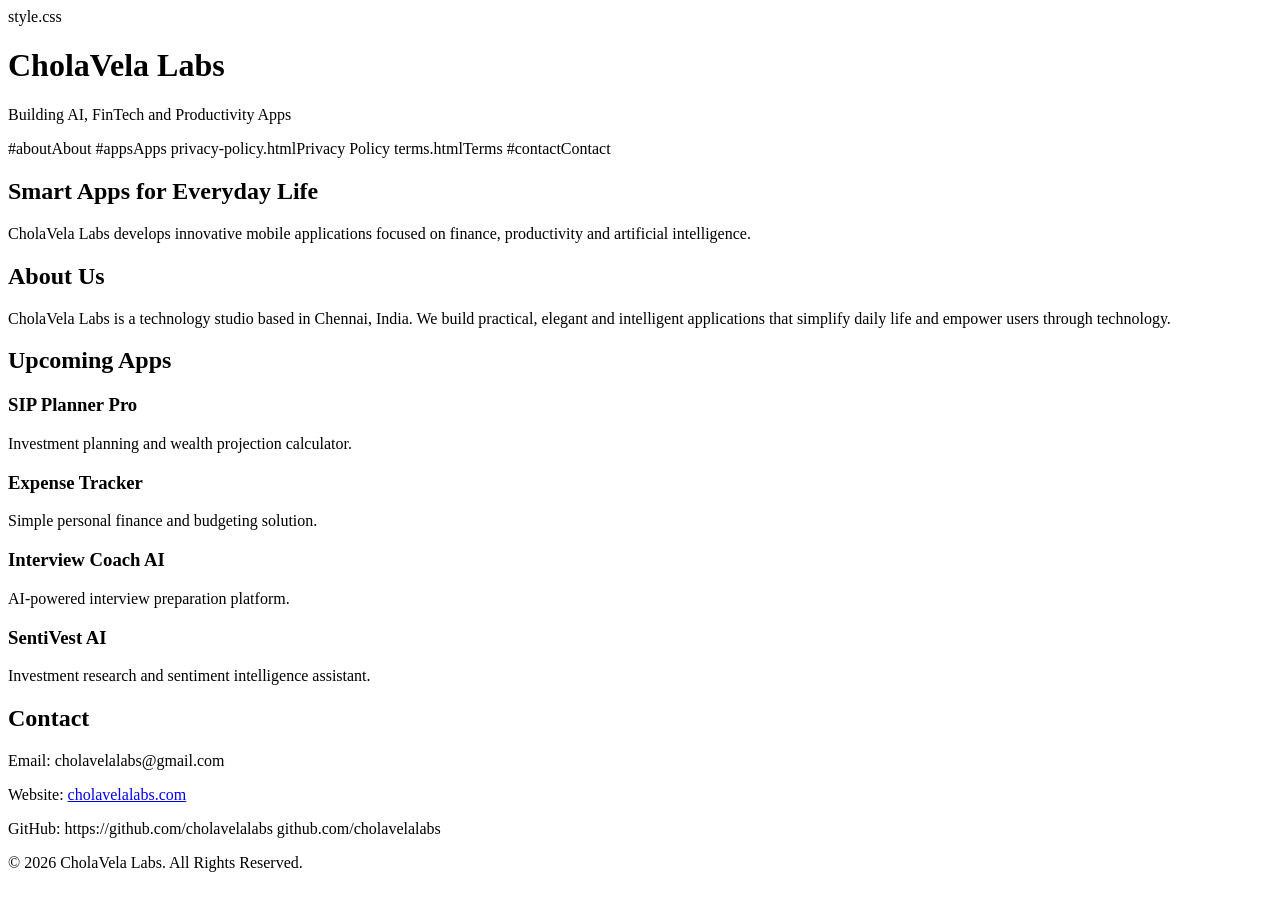
==== index.html @ 3070cf85 "Initial website" ====
<!DOCTYPE html>
<html lang="en">
<head>
    <meta charset="UTF-8">
    <meta name="viewport" content="width=device-width, initial-scale=1.0">
    <title>CholaVela Labs</title>
    style.css
</head>
<body>

<header>
    <div class="container">
        <h1>CholaVela Labs</h1>
        <p>Building AI, FinTech and Productivity Apps</p>
    </div>
</header>

<nav>
    <div class="container">
        #aboutAbout</a>
        #appsApps</a>
        privacy-policy.htmlPrivacy Policy</a>
        terms.htmlTerms</a>
        #contactContact</a>
    </div>
</nav>

<section class="hero">
    <div class="container">
        <h2>Smart Apps for Everyday Life</h2>
        <p>
            CholaVela Labs develops innovative mobile applications focused on
            finance, productivity and artificial intelligence.
        </p>
    </div>
</section>

<section id="about" class="section">
    <div class="container">
        <h2>About Us</h2>
        <p>
            CholaVela Labs is a technology studio based in Chennai, India.
            We build practical, elegant and intelligent applications that
            simplify daily life and empower users through technology.
        </p>
    </div>
</section>

<section id="apps" class="section alt">
    <div class="container">
        <h2>Upcoming Apps</h2>

        <div class="card">
            <h3>SIP Planner Pro</h3>
            <p>Investment planning and wealth projection calculator.</p>
        </div>

        <div class="card">
            <h3>Expense Tracker</h3>
            <p>Simple personal finance and budgeting solution.</p>
        </div>

        <div class="card">
            <h3>Interview Coach AI</h3>
            <p>AI-powered interview preparation platform.</p>
        </div>

        <div class="card">
            <h3>SentiVest AI</h3>
            <p>Investment research and sentiment intelligence assistant.</p>
        </div>
    </div>
</section>

<section id="contact" class="section">
    <div class="container">
        <h2>Contact</h2>

        <p>Email: cholavelalabs@gmail.com</p>

        <p>
            Website:
            <a href="https://cholavelalabs.com">
                cholavelalabs.com
            </a>
        </p>

        <p>
            GitHub:
            https://github.com/cholavelalabs
                github.com/cholavelalabs
            </a>
        </p>
    </div>
</section>

<footer>
    <div class="container">
        <p>
            © 2026 CholaVela Labs. All Rights Reserved.
        </p>
    </div>
</footer>

</body>
</html>
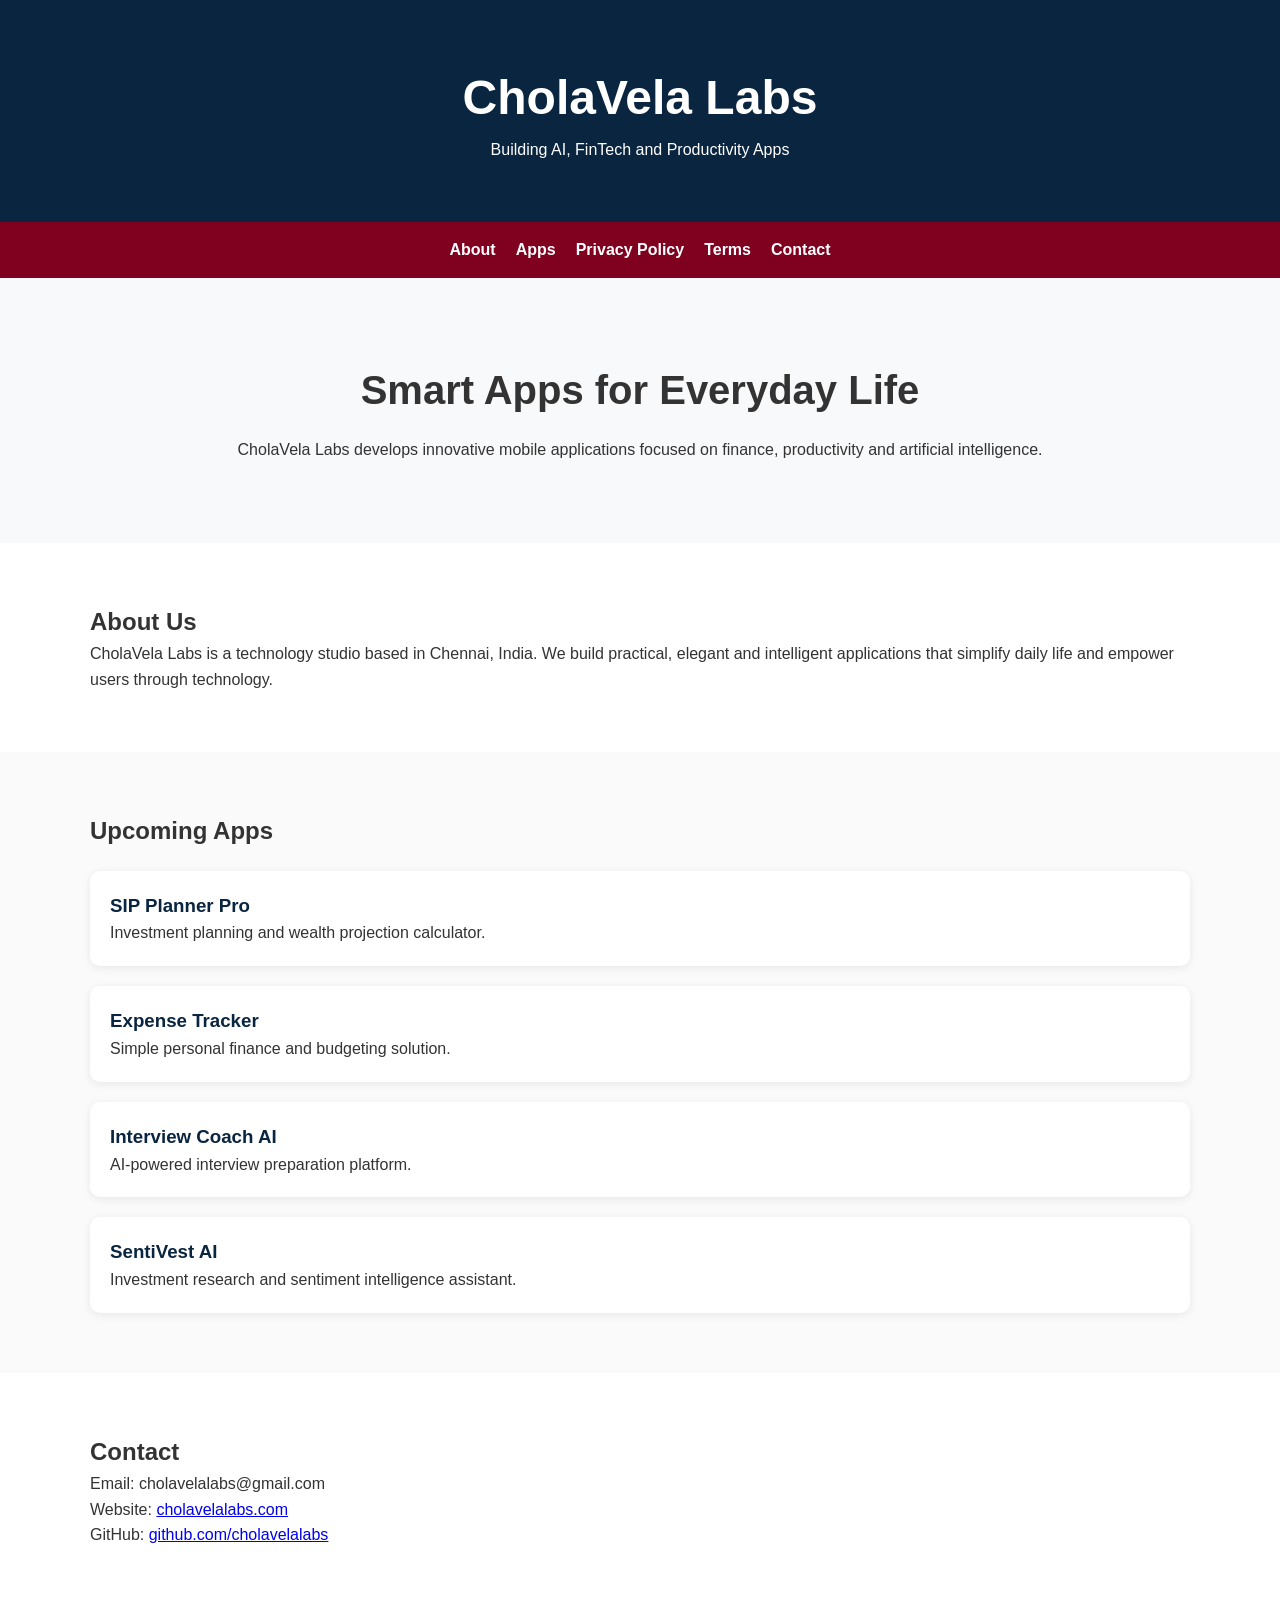
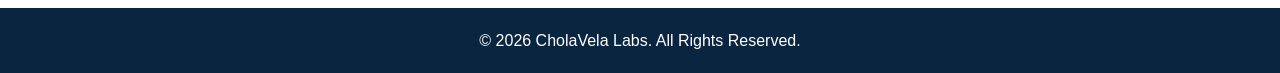
==== commit 7b964015: "Initial website" ====
--- a/index.html
+++ b/index.html
@@ -4,7 +4,7 @@
     <meta charset="UTF-8">
     <meta name="viewport" content="width=device-width, initial-scale=1.0">
     <title>CholaVela Labs</title>
-    style.css
+    <link rel="stylesheet" href="style.css">
 </head>
 <body>
 
@@ -17,11 +17,11 @@
 
 <nav>
     <div class="container">
-        #aboutAbout</a>
-        #appsApps</a>
-        privacy-policy.htmlPrivacy Policy</a>
-        terms.htmlTerms</a>
-        #contactContact</a>
+        <a href="#about">About</a>
+        <a href="#apps">Apps</a>
+        <a href="privacy-policy.html">Privacy Policy</a>
+        <a href="terms.html">Terms</a>
+        <a href="#contact">Contact</a>
     </div>
 </nav>
 
@@ -87,7 +87,7 @@
 
         <p>
             GitHub:
-            https://github.com/cholavelalabs
+            <a href="https://github.com/cholavelalabs">
                 github.com/cholavelalabs
             </a>
         </p>
--- a/style.css
+++ b/style.css
@@ -0,0 +1,83 @@
+* {
+    margin: 0;
+    padding: 0;
+    box-sizing: border-box;
+}
+
+body {
+    font-family: Arial, Helvetica, sans-serif;
+    line-height: 1.6;
+    color: #333;
+}
+
+.container {
+    width: 90%;
+    max-width: 1100px;
+    margin: auto;
+}
+
+header {
+    background: #0a2540;
+    color: white;
+    padding: 60px 20px;
+    text-align: center;
+}
+
+header h1 {
+    font-size: 3rem;
+}
+
+nav {
+    background: #800020;
+    padding: 15px;
+}
+
+nav .container {
+    display: flex;
+    justify-content: center;
+    gap: 20px;
+}
+
+nav a {
+    color: white;
+    text-decoration: none;
+    font-weight: bold;
+}
+
+.hero {
+    background: #f8f9fb;
+    padding: 80px 20px;
+    text-align: center;
+}
+
+.hero h2 {
+    font-size: 2.5rem;
+    margin-bottom: 15px;
+}
+
+.section {
+    padding: 60px 20px;
+}
+
+.alt {
+    background: #fafafa;
+}
+
+.card {
+    background: white;
+    padding: 20px;
+    margin-top: 20px;
+    border-radius: 10px;
+    box-shadow: 0 2px 8px rgba(0,0,0,.08);
+}
+
+.card h3 {
+    color: #0a2540;
+}
+
+footer {
+    background: #0a2540;
+    color: white;
+    text-align: center;
+    padding: 20px;
+}
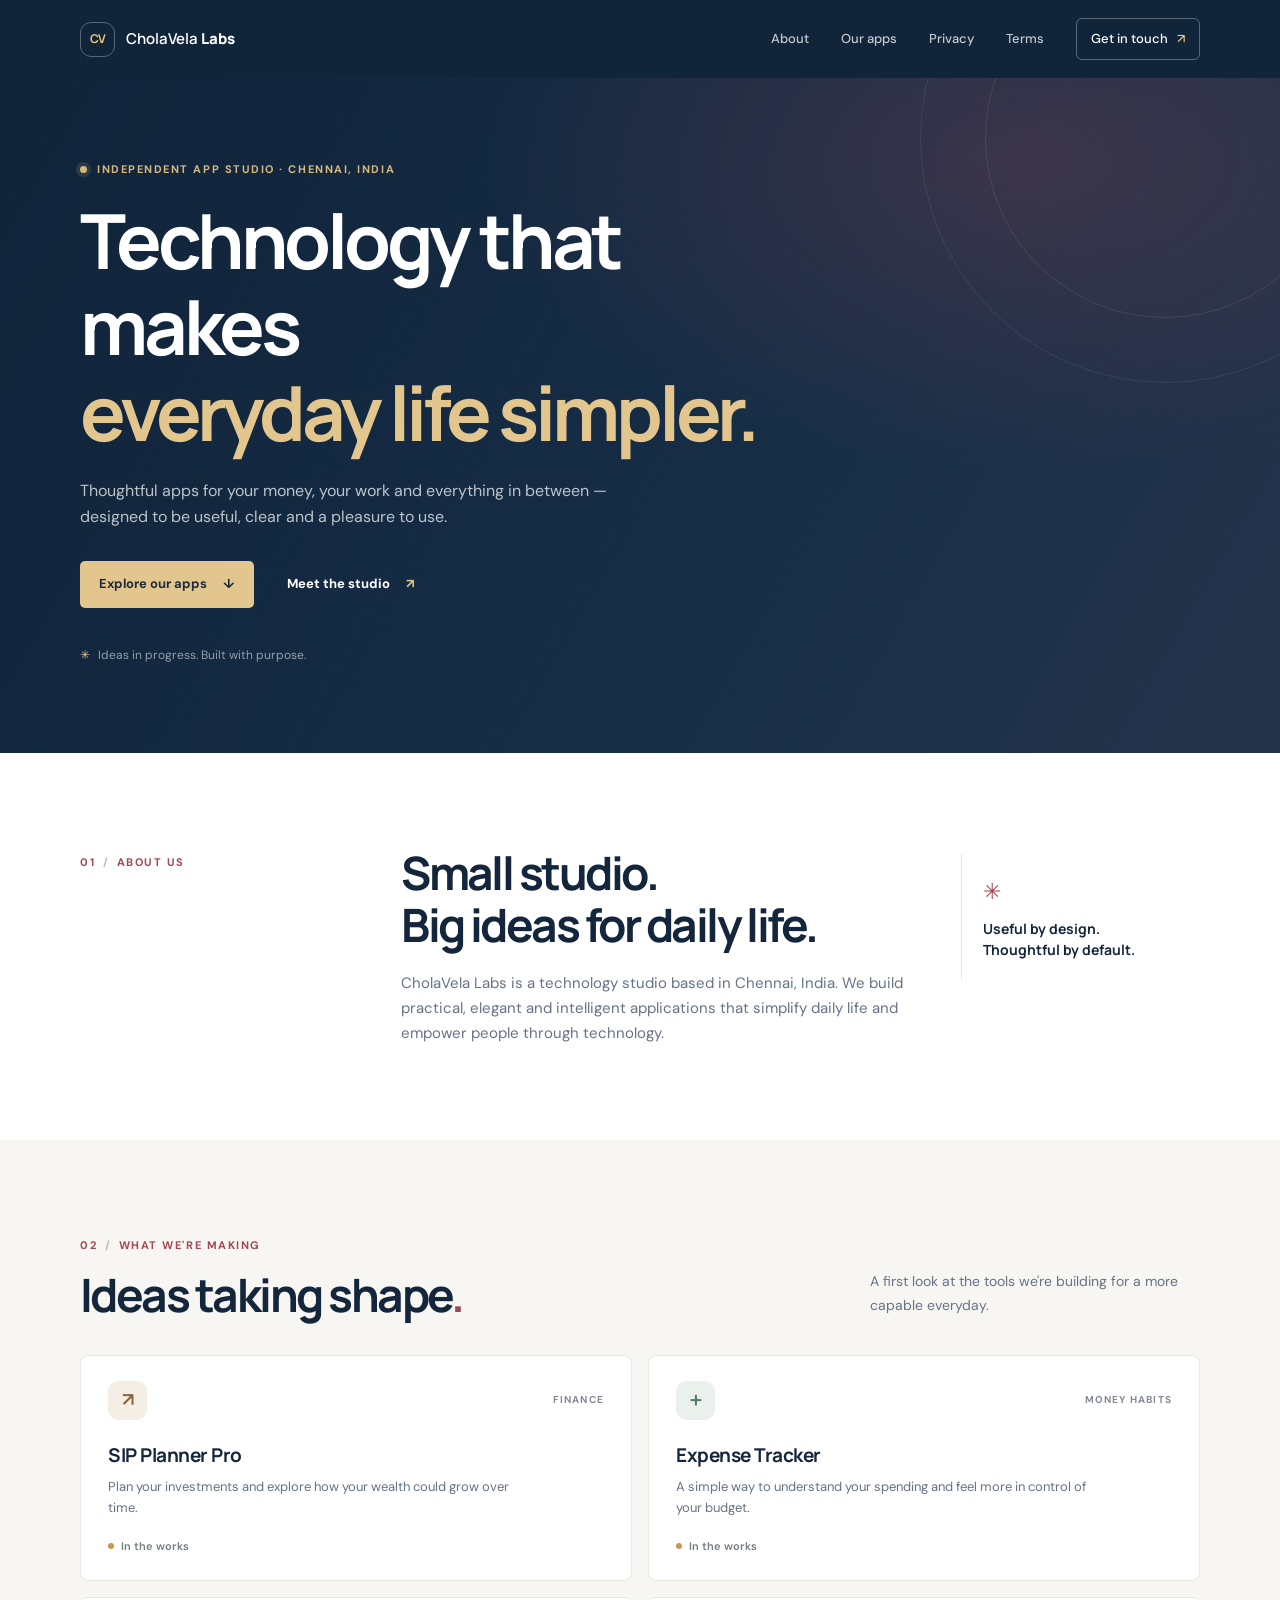
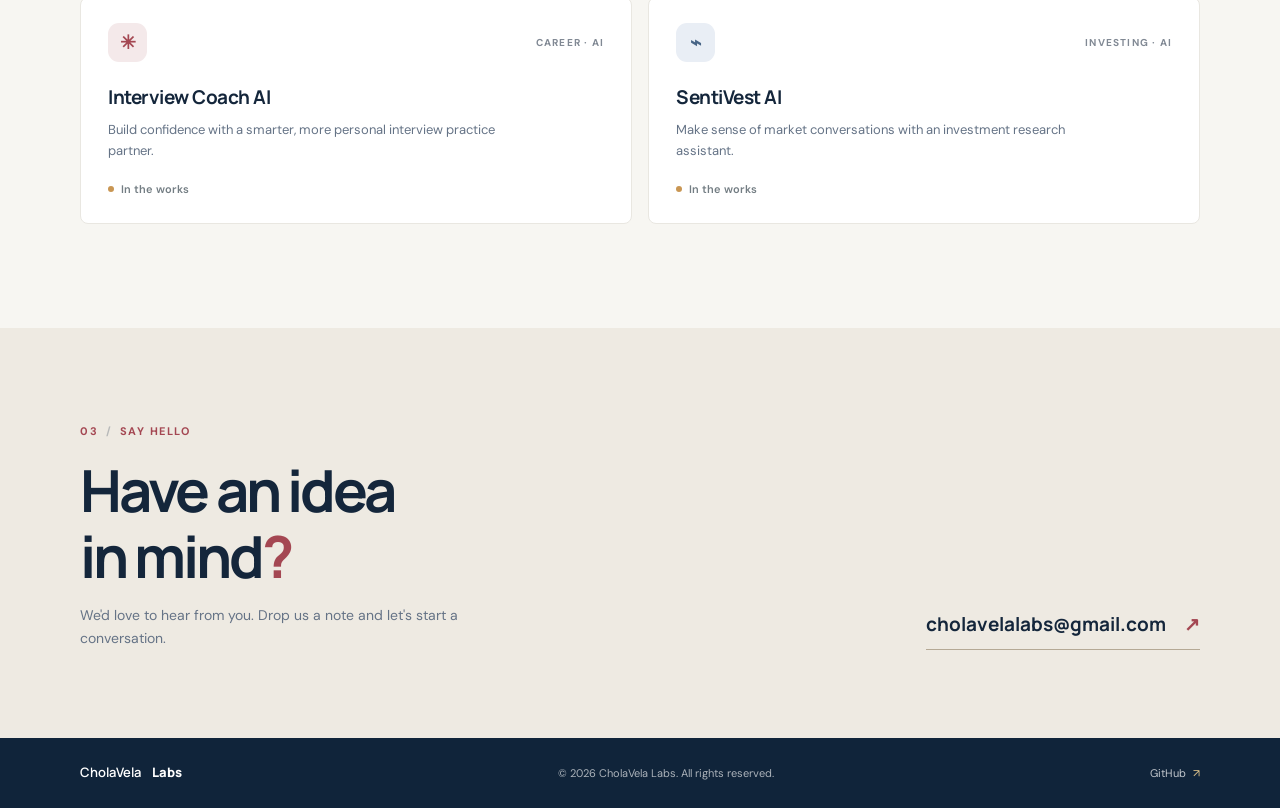
==== commit a36e5432: "Improved Website" ====
--- a/index.html
+++ b/index.html
@@ -3,102 +3,129 @@
 <head>
     <meta charset="UTF-8">
     <meta name="viewport" content="width=device-width, initial-scale=1.0">
-    <title>CholaVela Labs</title>
+    <meta name="theme-color" content="#10243a">
+    <meta name="description" content="CholaVela Labs builds thoughtful apps for finance, productivity and everyday life.">
+    <title>CholaVela Labs | Thoughtful apps for everyday life</title>
     <link rel="stylesheet" href="style.css">
 </head>
 <body>
 
+<a class="skip-link" href="#main">Skip to content</a>
+
 <header>
     <div class="container">
-        <h1>CholaVela Labs</h1>
-        <p>Building AI, FinTech and Productivity Apps</p>
+        <a class="brand" href="#" aria-label="CholaVela Labs home">
+            <span class="brand-mark" aria-hidden="true">CV</span>
+            <span>CholaVela <strong>Labs</strong></span>
+        </a>
+        <nav aria-label="Main navigation">
+            <a href="#about">About</a>
+            <a href="#apps">Our apps</a>
+            <a href="privacy-policy.html">Privacy</a>
+            <a href="terms.html">Terms</a>
+            <a class="nav-contact" href="#contact">Get in touch <span aria-hidden="true">↗</span></a>
+        </nav>
     </div>
 </header>
 
-<nav>
-    <div class="container">
-        <a href="#about">About</a>
-        <a href="#apps">Apps</a>
-        <a href="privacy-policy.html">Privacy Policy</a>
-        <a href="terms.html">Terms</a>
-        <a href="#contact">Contact</a>
-    </div>
-</nav>
+<main id="main">
+    <section class="hero">
+        <div class="container hero-content">
+            <p class="eyebrow"><span></span> Independent app studio · Chennai, India</p>
+            <h1>Technology that makes<br><span>everyday life simpler.</span></h1>
+            <p class="hero-copy">
+                Thoughtful apps for your money, your work and everything in between —
+                designed to be useful, clear and a pleasure to use.
+            </p>
+            <div class="hero-actions">
+                <a class="button button-primary" href="#apps">Explore our apps <span aria-hidden="true">↓</span></a>
+                <a class="button button-text" href="#about">Meet the studio <span aria-hidden="true">↗</span></a>
+            </div>
+            <div class="hero-note"><span aria-hidden="true">✳</span> Ideas in progress. Built with purpose.</div>
+        </div>
+        <div class="hero-orbit orbit-one" aria-hidden="true"></div>
+        <div class="hero-orbit orbit-two" aria-hidden="true"></div>
+    </section>
 
-<section class="hero">
-    <div class="container">
-        <h2>Smart Apps for Everyday Life</h2>
-        <p>
-            CholaVela Labs develops innovative mobile applications focused on
-            finance, productivity and artificial intelligence.
-        </p>
-    </div>
-</section>
+    <section id="about" class="section about-section">
+        <div class="container about-layout">
+            <div class="section-label">01 <span> / </span> About us</div>
+            <div class="about-copy">
+                <h2>Small studio.<br>Big ideas for daily life.</h2>
+                <p>
+                    CholaVela Labs is a technology studio based in Chennai, India.
+                    We build practical, elegant and intelligent applications that
+                    simplify daily life and empower people through technology.
+                </p>
+            </div>
+            <div class="about-aside">
+                <span class="aside-mark" aria-hidden="true">✳</span>
+                <p>Useful by design.<br>Thoughtful by default.</p>
+            </div>
+        </div>
+    </section>
 
-<section id="about" class="section">
-    <div class="container">
-        <h2>About Us</h2>
-        <p>
-            CholaVela Labs is a technology studio based in Chennai, India.
-            We build practical, elegant and intelligent applications that
-            simplify daily life and empower users through technology.
-        </p>
-    </div>
-</section>
+    <section id="apps" class="section apps-section">
+        <div class="container">
+            <div class="section-heading">
+                <div>
+                    <div class="section-label">02 <span> / </span> What we're making</div>
+                    <h2>Ideas taking shape<span class="accent-dot">.</span></h2>
+                </div>
+                <p>A first look at the tools we're building for a more capable everyday.</p>
+            </div>
 
-<section id="apps" class="section alt">
-    <div class="container">
-        <h2>Upcoming Apps</h2>
+            <div class="app-grid">
+                <article class="card card-finance">
+                    <div class="card-top"><span class="app-icon" aria-hidden="true">↗</span><span class="app-category">FINANCE</span></div>
+                    <h3>SIP Planner Pro</h3>
+                    <p>Plan your investments and explore how your wealth could grow over time.</p>
+                    <span class="app-status"><span></span> In the works</span>
+                </article>
 
-        <div class="card">
-            <h3>SIP Planner Pro</h3>
-            <p>Investment planning and wealth projection calculator.</p>
+                <article class="card card-budget">
+                    <div class="card-top"><span class="app-icon" aria-hidden="true">＋</span><span class="app-category">MONEY HABITS</span></div>
+                    <h3>Expense Tracker</h3>
+                    <p>A simple way to understand your spending and feel more in control of your budget.</p>
+                    <span class="app-status"><span></span> In the works</span>
+                </article>
+
+                <article class="card card-ai">
+                    <div class="card-top"><span class="app-icon" aria-hidden="true">✳</span><span class="app-category">CAREER · AI</span></div>
+                    <h3>Interview Coach AI</h3>
+                    <p>Build confidence with a smarter, more personal interview practice partner.</p>
+                    <span class="app-status"><span></span> In the works</span>
+                </article>
+
+                <article class="card card-research">
+                    <div class="card-top"><span class="app-icon" aria-hidden="true">⌁</span><span class="app-category">INVESTING · AI</span></div>
+                    <h3>SentiVest AI</h3>
+                    <p>Make sense of market conversations with an investment research assistant.</p>
+                    <span class="app-status"><span></span> In the works</span>
+                </article>
+            </div>
         </div>
+    </section>
 
-        <div class="card">
-            <h3>Expense Tracker</h3>
-            <p>Simple personal finance and budgeting solution.</p>
+    <section id="contact" class="contact-section">
+        <div class="container contact-layout">
+            <div>
+                <div class="section-label">03 <span> / </span> Say hello</div>
+                <h2>Have an idea<br>in mind<span class="contact-mark">?</span></h2>
+                <p>We'd love to hear from you. Drop us a note and let's start a conversation.</p>
+            </div>
+            <a class="contact-link" href="mailto:cholavelalabs@gmail.com">
+                cholavelalabs@gmail.com <span aria-hidden="true">↗</span>
+            </a>
         </div>
-
-        <div class="card">
-            <h3>Interview Coach AI</h3>
-            <p>AI-powered interview preparation platform.</p>
-        </div>
-
-        <div class="card">
-            <h3>SentiVest AI</h3>
-            <p>Investment research and sentiment intelligence assistant.</p>
-        </div>
-    </div>
-</section>
-
-<section id="contact" class="section">
-    <div class="container">
-        <h2>Contact</h2>
-
-        <p>Email: cholavelalabs@gmail.com</p>
-
-        <p>
-            Website:
-            <a href="https://cholavelalabs.com">
-                cholavelalabs.com
-            </a>
-        </p>
-
-        <p>
-            GitHub:
-            <a href="https://github.com/cholavelalabs">
-                github.com/cholavelalabs
-            </a>
-        </p>
-    </div>
-</section>
+    </section>
+</main>
 
 <footer>
-    <div class="container">
-        <p>
-            © 2026 CholaVela Labs. All Rights Reserved.
-        </p>
+    <div class="container footer-layout">
+        <a class="footer-brand" href="#">CholaVela <strong>Labs</strong></a>
+        <p>© 2026 CholaVela Labs. All rights reserved.</p>
+        <a href="https://github.com/cholavelalabs">GitHub <span aria-hidden="true">↗</span></a>
     </div>
 </footer>
 
--- a/style.css
+++ b/style.css
@@ -1,83 +1,682 @@
+@import url('https://fonts.googleapis.com/css2?family=DM+Sans:wght@400;500;600;700&family=Manrope:wght@400;500;600;700;800&display=swap');
+
+:root {
+    color-scheme: light;
+    --ink: #14263b;
+    --muted: #657386;
+    --navy: #10243a;
+    --cream: #f7f6f2;
+    --paper: #fff;
+    --red: #a44752;
+    --line: #e7e6e1;
+}
+
 * {
+    box-sizing: border-box;
+}
+
+html {
+    scroll-behavior: smooth;
+    scroll-padding-top: 88px;
+}
+
+body {
     margin: 0;
-    padding: 0;
-    box-sizing: border-box;
-}
-
-body {
-    font-family: Arial, Helvetica, sans-serif;
-    line-height: 1.6;
-    color: #333;
+    background: var(--paper);
+    color: var(--ink);
+    font-family: "DM Sans", Arial, sans-serif;
+    line-height: 1.65;
+    -webkit-font-smoothing: antialiased;
+}
+
+a {
+    color: inherit;
+}
+
+a:focus-visible {
+    outline: 3px solid #dba868;
+    outline-offset: 4px;
 }
 
 .container {
-    width: 90%;
-    max-width: 1100px;
-    margin: auto;
+    width: min(1120px, calc(100% - 48px));
+    margin-inline: auto;
+}
+
+.skip-link {
+    position: absolute;
+    z-index: 10;
+    top: 12px;
+    left: 12px;
+    padding: 10px 14px;
+    transform: translateY(-160%);
+    background: var(--paper);
+    color: var(--ink);
+}
+
+.skip-link:focus {
+    transform: translateY(0);
 }
 
 header {
-    background: #0a2540;
+    position: relative;
+    z-index: 2;
+    background: var(--navy);
+    color: var(--paper);
+}
+
+header .container {
+    min-height: 78px;
+    display: flex;
+    align-items: center;
+    justify-content: space-between;
+    gap: 32px;
+}
+
+.brand,
+.footer-brand {
+    display: inline-flex;
+    align-items: center;
+    gap: 11px;
+    color: inherit;
+    font-family: "Manrope", Arial, sans-serif;
+    font-size: 15px;
+    font-weight: 600;
+    text-decoration: none;
+    white-space: nowrap;
+}
+
+.brand strong,
+.footer-brand strong {
+    font-weight: 800;
+}
+
+.brand-mark {
+    display: grid;
+    width: 35px;
+    height: 35px;
+    place-items: center;
+    border: 1px solid rgba(255, 255, 255, .3);
+    border-radius: 11px;
+    color: #f3c879;
+    font-size: 12px;
+    font-weight: 700;
+    letter-spacing: -.05em;
+}
+
+nav {
+    display: flex;
+    align-items: center;
+    gap: clamp(16px, 2.5vw, 34px);
+}
+
+nav a {
+    color: rgba(255, 255, 255, .76);
+    font-size: 13px;
+    font-weight: 500;
+    text-decoration: none;
+    transition: color .2s ease;
+}
+
+nav a:hover,
+nav a:focus-visible {
     color: white;
-    padding: 60px 20px;
-    text-align: center;
-}
-
-header h1 {
-    font-size: 3rem;
-}
-
-nav {
-    background: #800020;
-    padding: 15px;
-}
-
-nav .container {
-    display: flex;
+}
+
+nav .nav-contact {
+    padding: 9px 14px;
+    border: 1px solid rgba(255, 255, 255, .3);
+    border-radius: 6px;
+    color: white;
+}
+
+nav .nav-contact span {
+    margin-left: 6px;
+    color: #f3c879;
+}
+
+.hero {
+    position: relative;
+    overflow: hidden;
+    min-height: 535px;
+    display: flex;
+    align-items: center;
+    background:
+        radial-gradient(ellipse at 80% 12%, rgba(164, 71, 82, .26), transparent 37%),
+        linear-gradient(120deg, #10243a 2%, #172e47 61%, #26344b 100%);
+    color: white;
+}
+
+.hero-content {
+    position: relative;
+    z-index: 1;
+    padding-block: 82px 88px;
+}
+
+.eyebrow,
+.section-label {
+    margin: 0 0 20px;
+    color: #d6b87e;
+    font-size: 11px;
+    font-weight: 700;
+    letter-spacing: .14em;
+    text-transform: uppercase;
+}
+
+.eyebrow {
+    display: flex;
+    align-items: center;
+    gap: 10px;
+}
+
+.eyebrow span {
+    width: 7px;
+    height: 7px;
+    border-radius: 50%;
+    background: #d6b87e;
+    box-shadow: 0 0 0 4px rgba(214, 184, 126, .14);
+}
+
+.hero h1,
+.about-copy h2,
+.section-heading h2,
+.contact-layout h2 {
+    margin: 0;
+    font-family: "Manrope", Arial, sans-serif;
+    font-weight: 700;
+    letter-spacing: -.055em;
+    line-height: 1.13;
+}
+
+.hero h1 {
+    max-width: 760px;
+    font-size: clamp(42px, 6.4vw, 76px);
+}
+
+.hero h1 span {
+    color: #e3c68d;
+}
+
+.hero-copy {
+    max-width: 530px;
+    margin: 22px 0 0;
+    color: rgba(255, 255, 255, .72);
+    font-size: 16px;
+}
+
+.hero-actions {
+    display: flex;
+    flex-wrap: wrap;
+    align-items: center;
+    gap: 14px;
+    margin-top: 30px;
+}
+
+.button {
+    display: inline-flex;
+    min-height: 47px;
+    align-items: center;
     justify-content: center;
+    gap: 16px;
+    padding: 0 19px;
+    border-radius: 5px;
+    font-size: 13px;
+    font-weight: 700;
+    text-decoration: none;
+    transition: transform .2s ease, background .2s ease;
+}
+
+.button:hover {
+    transform: translateY(-2px);
+}
+
+.button-primary {
+    background: #e3c68d;
+    color: #1e2c3a;
+}
+
+.button-primary:hover {
+    background: #f0d8a7;
+}
+
+.button-text {
+    color: white;
+}
+
+.button-text span {
+    color: #e3c68d;
+}
+
+.hero-note {
+    margin-top: 38px;
+    color: rgba(255, 255, 255, .55);
+    font-size: 12px;
+}
+
+.hero-note span {
+    margin-right: 5px;
+    color: #e3c68d;
+}
+
+.hero-orbit {
+    position: absolute;
+    right: -130px;
+    width: 490px;
+    height: 490px;
+    border: 1px solid rgba(255, 255, 255, .08);
+    border-radius: 50%;
+    pointer-events: none;
+}
+
+.orbit-one {
+    top: -185px;
+}
+
+.orbit-two {
+    top: -120px;
+    right: -65px;
+    width: 360px;
+    height: 360px;
+    border-color: rgba(227, 198, 141, .12);
+}
+
+.section {
+    padding-block: 94px;
+}
+
+.about-section {
+    background: var(--paper);
+}
+
+.about-layout {
+    display: grid;
+    grid-template-columns: .8fr 1.5fr .7fr;
+    align-items: start;
+    gap: 48px;
+}
+
+.section-label {
+    margin: 6px 0 0;
+    color: var(--red);
+}
+
+.section-label span {
+    padding-inline: 3px;
+    color: #b7b9b9;
+}
+
+.about-copy h2,
+.section-heading h2,
+.contact-layout h2 {
+    font-size: clamp(32px, 4vw, 46px);
+}
+
+.about-copy p {
+    max-width: 570px;
+    margin: 20px 0 0;
+    color: var(--muted);
+    font-size: 15px;
+}
+
+.about-aside {
+    margin-top: 7px;
+    padding: 20px 0 20px 21px;
+    border-left: 1px solid var(--line);
+}
+
+.aside-mark {
+    color: var(--red);
+    font-size: 22px;
+}
+
+.about-aside p {
+    margin: 7px 0 0;
+    color: var(--ink);
+    font-family: "Manrope", Arial, sans-serif;
+    font-size: 14px;
+    font-weight: 700;
+    line-height: 1.5;
+}
+
+.apps-section {
+    padding-block: 90px 104px;
+    background: var(--cream);
+}
+
+.section-heading {
+    display: flex;
+    align-items: end;
+    justify-content: space-between;
+    gap: 40px;
+    margin-bottom: 34px;
+}
+
+.section-heading .section-label {
+    margin-bottom: 15px;
+}
+
+.section-heading p {
+    max-width: 330px;
+    margin: 0 0 4px;
+    color: var(--muted);
+    font-size: 14px;
+}
+
+.accent-dot,
+.contact-mark {
+    color: var(--red);
+}
+
+.app-grid {
+    display: grid;
+    grid-template-columns: repeat(2, minmax(0, 1fr));
+    gap: 16px;
+}
+
+.card {
+    min-height: 220px;
+    padding: 25px 27px 23px;
+    border: 1px solid #e9e7e1;
+    border-radius: 8px;
+    background: var(--paper);
+    transition: transform .2s ease, box-shadow .2s ease, border-color .2s ease;
+}
+
+.card:hover {
+    transform: translateY(-3px);
+    border-color: #d7d1c7;
+    box-shadow: 0 14px 35px rgba(20, 38, 59, .07);
+}
+
+.card-top {
+    display: flex;
+    align-items: center;
+    justify-content: space-between;
+}
+
+.app-icon {
+    display: grid;
+    width: 39px;
+    height: 39px;
+    place-items: center;
+    border-radius: 11px;
+    background: #f4eee4;
+    color: #8c6240;
+    font-size: 19px;
+    font-weight: 600;
+}
+
+.card-budget .app-icon {
+    background: #eaf1ed;
+    color: #4e7966;
+}
+
+.card-ai .app-icon {
+    background: #f4e9ea;
+    color: #a44752;
+}
+
+.card-research .app-icon {
+    background: #e9eef5;
+    color: #486586;
+}
+
+.app-category {
+    color: #818994;
+    font-size: 10px;
+    font-weight: 700;
+    letter-spacing: .12em;
+}
+
+.card h3 {
+    margin: 20px 0 5px;
+    color: var(--ink);
+    font-family: "Manrope", Arial, sans-serif;
+    font-size: 19px;
+    letter-spacing: -.025em;
+}
+
+.card > p {
+    max-width: 430px;
+    margin: 0;
+    color: var(--muted);
+    font-size: 13px;
+}
+
+.app-status {
+    display: inline-flex;
+    align-items: center;
+    gap: 7px;
+    margin-top: 18px;
+    color: #737d83;
+    font-size: 11px;
+    font-weight: 600;
+}
+
+.app-status span {
+    width: 6px;
+    height: 6px;
+    border-radius: 50%;
+    background: #c99653;
+}
+
+.contact-section {
+    padding-block: 88px;
+    background: #eeeae2;
+}
+
+.contact-layout {
+    display: flex;
+    align-items: end;
+    justify-content: space-between;
+    gap: 40px;
+}
+
+.contact-layout .section-label {
+    margin-bottom: 17px;
+}
+
+.contact-layout h2 {
+    font-size: clamp(38px, 5vw, 58px);
+}
+
+.contact-layout > div > p {
+    max-width: 420px;
+    margin: 16px 0 0;
+    color: var(--muted);
+    font-size: 14px;
+}
+
+.contact-link {
+    display: inline-flex;
+    align-items: center;
+    gap: 18px;
+    padding-bottom: 9px;
+    border-bottom: 1px solid #b5a995;
+    color: var(--ink);
+    font-family: "Manrope", Arial, sans-serif;
+    font-size: clamp(14px, 2vw, 19px);
+    font-weight: 700;
+    text-decoration: none;
+}
+
+.contact-link span {
+    color: var(--red);
+}
+
+footer {
+    padding-block: 24px;
+    background: var(--navy);
+    color: rgba(255, 255, 255, .65);
+}
+
+.footer-layout {
+    display: flex;
+    align-items: center;
+    justify-content: space-between;
     gap: 20px;
 }
 
-nav a {
+.footer-brand {
     color: white;
+    font-size: 13px;
+}
+
+.footer-layout p,
+.footer-layout > a:last-child {
+    margin: 0;
+    font-size: 11px;
+}
+
+.footer-layout > a:last-child {
+    color: rgba(255, 255, 255, .75);
     text-decoration: none;
-    font-weight: bold;
-}
-
-.hero {
-    background: #f8f9fb;
-    padding: 80px 20px;
-    text-align: center;
-}
-
-.hero h2 {
-    font-size: 2.5rem;
-    margin-bottom: 15px;
-}
-
-.section {
-    padding: 60px 20px;
-}
-
-.alt {
-    background: #fafafa;
-}
-
-.card {
-    background: white;
-    padding: 20px;
-    margin-top: 20px;
-    border-radius: 10px;
-    box-shadow: 0 2px 8px rgba(0,0,0,.08);
-}
-
-.card h3 {
-    color: #0a2540;
-}
-
-footer {
-    background: #0a2540;
-    color: white;
-    text-align: center;
-    padding: 20px;
-}+}
+
+.footer-layout > a:last-child span {
+    margin-left: 4px;
+    color: #e3c68d;
+}
+
+@media (max-width: 760px) {
+    header .container {
+        min-height: 72px;
+    }
+
+    nav {
+        gap: 15px;
+    }
+
+    nav a {
+        font-size: 12px;
+    }
+
+    nav a:nth-child(3),
+    nav a:nth-child(4) {
+        display: none;
+    }
+
+    .hero {
+        min-height: 490px;
+    }
+
+    .about-layout {
+        grid-template-columns: 1fr 2fr;
+        gap: 28px;
+    }
+
+    .about-aside {
+        grid-column: 2;
+    }
+}
+
+@media (max-width: 540px) {
+    .container {
+        width: min(100% - 36px, 1120px);
+    }
+
+    header .container {
+        align-items: flex-start;
+        flex-direction: column;
+        gap: 13px;
+        padding-block: 16px;
+    }
+
+    nav {
+        width: 100%;
+        justify-content: space-between;
+        gap: 8px;
+    }
+
+    nav a:nth-child(3),
+    nav a:nth-child(4) {
+        display: inline;
+    }
+
+    nav a {
+        font-size: 11px;
+    }
+
+    nav .nav-contact {
+        padding: 6px 8px;
+    }
+
+    .hero {
+        min-height: 500px;
+    }
+
+    .hero-content {
+        padding-block: 70px;
+    }
+
+    .hero h1 {
+        font-size: clamp(39px, 11vw, 56px);
+    }
+
+    .hero-copy {
+        font-size: 14px;
+    }
+
+    .hero-orbit {
+        right: -310px;
+    }
+
+    .section,
+    .apps-section {
+        padding-block: 68px;
+    }
+
+    .about-layout {
+        grid-template-columns: 1fr;
+        gap: 18px;
+    }
+
+    .about-aside {
+        grid-column: auto;
+        margin-left: 2px;
+    }
+
+    .section-heading,
+    .contact-layout {
+        align-items: flex-start;
+        flex-direction: column;
+        gap: 18px;
+    }
+
+    .section-heading p {
+        max-width: 400px;
+    }
+
+    .app-grid {
+        grid-template-columns: 1fr;
+        gap: 12px;
+    }
+
+    .card {
+        min-height: 205px;
+        padding: 22px;
+    }
+
+    .contact-section {
+        padding-block: 68px;
+    }
+
+    .footer-layout {
+        align-items: flex-start;
+        flex-wrap: wrap;
+    }
+
+    .footer-layout p {
+        order: 1;
+        width: 100%;
+    }
+}
+
+@media (prefers-reduced-motion: reduce) {
+    *,
+    *::before,
+    *::after {
+        scroll-behavior: auto !important;
+        transition-duration: .01ms !important;
+    }
+}
